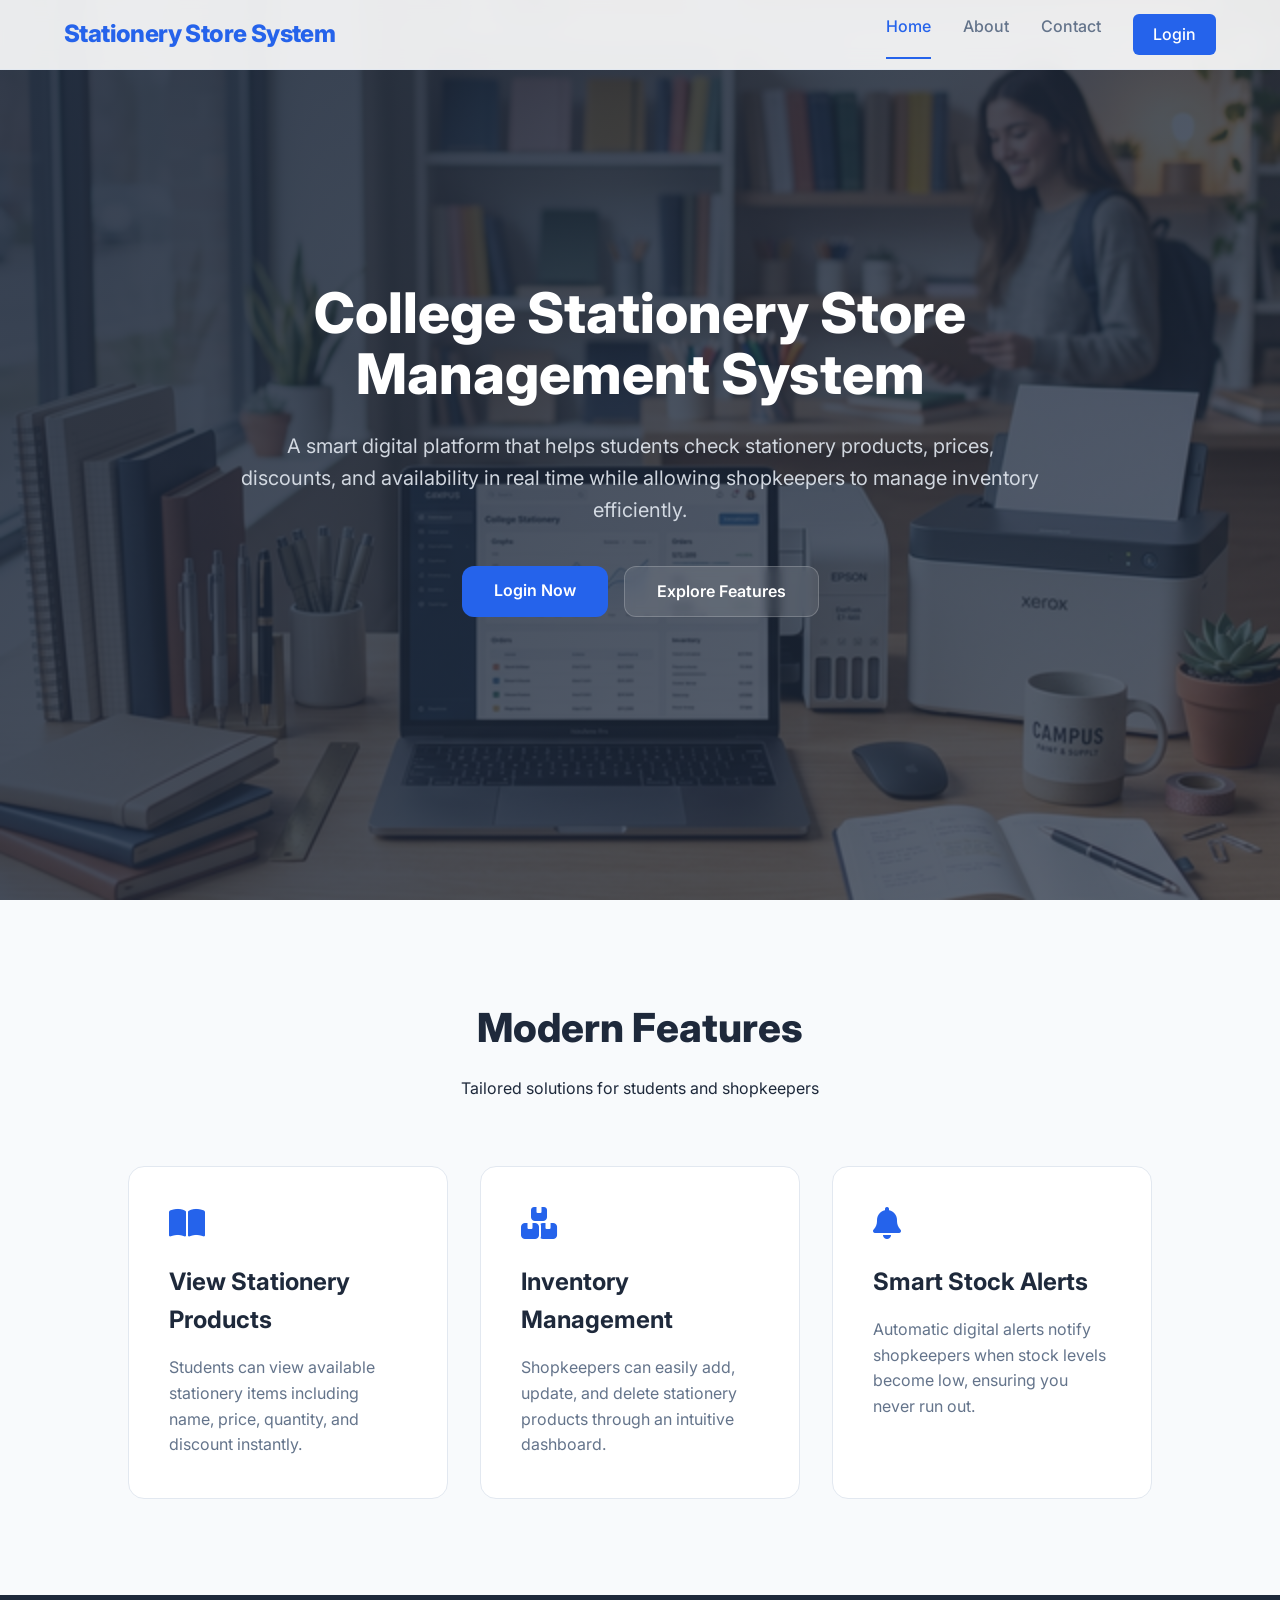
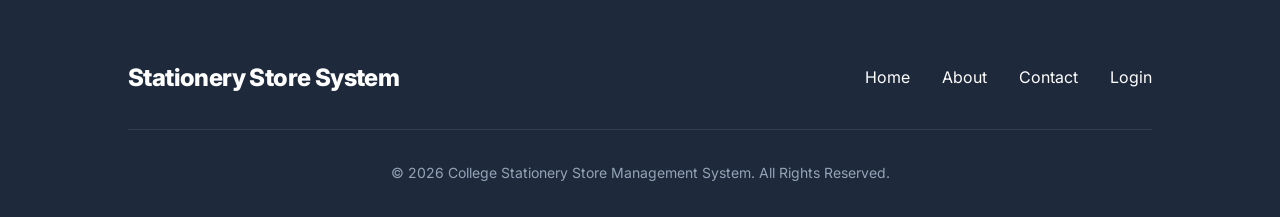
==== Frontend/index.html @ 2c4e9086 "Add files via upload" ====
<!DOCTYPE html>
<html lang="en">
<head>
    <meta charset="UTF-8">
    <meta name="viewport" content="width=device-width, initial-scale=1.0">
    <title>College Stationery Store Management System</title>
    <link rel="stylesheet" href="style.css">
    <link rel="preconnect" href="https://fonts.googleapis.com">
    <link rel="preconnect" href="https://fonts.gstatic.com" crossorigin>
    <link href="https://fonts.googleapis.com/css2?family=Inter:wght@300;400;500;600;700;800&display=swap" rel="stylesheet">
    <link rel="stylesheet" href="https://cdnjs.cloudflare.com/ajax/libs/font-awesome/6.4.0/css/all.min.css">
</head>
<body>
    <nav class="navbar">
        <a href="index.html" class="logo">Stationery Store System</a>
        <div class="nav-links">
            <a href="index.html" class="active">Home</a>
            <a href="about.html">About</a>
            <a href="contact.html">Contact</a>
            <a href="login.html" class="login-btn-nav">Login</a>
        </div>
    </nav>

    <header class="hero">
        <div class="hero-content">
            <h1>College Stationery Store Management System</h1>
            <p>A smart digital platform that helps students check stationery products, prices, discounts, and availability in real time while allowing shopkeepers to manage inventory efficiently.</p>
            <div class="hero-btns">
                <a href="login.html" class="btn btn-primary">Login Now</a>
                <a href="#features" class="btn btn-secondary">Explore Features</a>
            </div>
        </div>
    </header>

    <section id="features" class="features">
        <div class="section-title">
            <h2>Modern Features</h2>
            <p>Tailored solutions for students and shopkeepers</p>
        </div>
        <div class="grid">
            <div class="card">
                <i class="fas fa-book-open"></i>
                <h3>View Stationery Products</h3>
                <p>Students can view available stationery items including name, price, quantity, and discount instantly.</p>
            </div>
            <div class="card">
                <i class="fas fa-boxes-stacked"></i>
                <h3>Inventory Management</h3>
                <p>Shopkeepers can easily add, update, and delete stationery products through an intuitive dashboard.</p>
            </div>
            <div class="card">
                <i class="fas fa-bell"></i>
                <h3>Smart Stock Alerts</h3>
                <p>Automatic digital alerts notify shopkeepers when stock levels become low, ensuring you never run out.</p>
            </div>
        </div>
    </section>

    <footer>
        <div class="footer-content">
            <div class="logo" style="color: white;">Stationery Store System</div>
            <div class="footer-links">
                <a href="index.html">Home</a>
                <a href="about.html">About</a>
                <a href="contact.html">Contact</a>
                <a href="login.html">Login</a>
            </div>
        </div>
        <div class="footer-bottom">
            <p>&copy; 2026 College Stationery Store Management System. All Rights Reserved.</p>
        </div>
    </footer>

    <script src="script.js"></script>
</body>
</html>
---- Frontend/style.css ----
:root {
    --primary-color: #2563eb;
    --primary-hover: #1d4ed8;
    --secondary-color: #ffffff;
    --accent-color: #f8fafc;
    --text-main: #1e293b;
    --text-muted: #64748b;
    --border-color: #e2e8f0;
    --bg-white: #ffffff;
    --shadow-sm: 0 1px 2px 0 rgb(0 0 0 / 0.05);
    --shadow-md: 0 4px 6px -1px rgb(0 0 0 / 0.1), 0 2px 4px -2px rgb(0 0 0 / 0.1);
    --shadow-lg: 0 10px 15px -3px rgb(0 0 0 / 0.1), 0 4px 6px -4px rgb(0 0 0 / 0.1);
    --radius-sm: 0.375rem;
    --radius-md: 0.75rem;
    --radius-lg: 1rem;
    --transition: all 0.3s cubic-bezier(0.4, 0, 0.2, 1);
}

* {
    margin: 0;
    padding: 0;
    box-sizing: border-box;
}

body {
    font-family: 'Inter', system-ui, -apple-system, sans-serif;
    color: var(--text-main);
    background-color: var(--bg-white);
    line-height: 1.6;
    overflow-x: hidden;
}

a {
    text-decoration: none;
    color: inherit;
    transition: var(--transition);
}

ul {
    list-style: none;
}

button {
    cursor: pointer;
    border: none;
    outline: none;
    font-family: inherit;
}

/* Navbar */
.navbar {
    position: fixed;
    top: 0;
    left: 0;
    width: 100%;
    height: 70px;
    background: rgba(255, 255, 255, 0.9);
    backdrop-filter: blur(10px);
    border-bottom: 1px solid var(--border-color);
    display: flex;
    align-items: center;
    justify-content: space-between;
    padding: 0 5%;
    z-index: 1000;
}

.logo {
    font-size: 1.5rem;
    font-weight: 800;
    color: var(--primary-color);
    letter-spacing: -0.025em;
}

.nav-links {
    display: flex;
    gap: 2rem;
}

.nav-links a {
    font-weight: 500;
    font-size: 1rem;
    color: var(--text-muted);
    position: relative;
}

.nav-links a:hover, .nav-links a.active {
    color: var(--primary-color);
}

.nav-links a::after {
    content: '';
    position: absolute;
    bottom: -4px;
    left: 0;
    width: 0;
    height: 2px;
    background: var(--primary-color);
    transition: var(--transition);
}

.nav-links a:hover::after, .nav-links a.active::after {
    width: 100%;
}

.login-btn-nav {
    background: var(--primary-color);
    color: white !important;
    padding: 0.5rem 1.25rem;
    border-radius: var(--radius-sm);
}

.login-btn-nav:hover {
    background: var(--primary-hover);
    transform: translateY(-1px);
}

.login-btn-nav::after {
    display: none;
}

/* Hero Section */
.hero {
    height: 100vh;
    width: 100%;
    background: url('hero_background.png') center/cover no-repeat;
    display: flex;
    align-items: center;
    justify-content: center;
    text-align: center;
    position: relative;
    padding: 0 10%;
}

.hero::before {
    content: '';
    position: absolute;
    inset: 0;
    background: linear-gradient(135deg, rgba(30, 41, 59, 0.9) 0%, rgba(30, 41, 59, 0.7) 100%);
    z-index: 1;
}

.hero-content {
    position: relative;
    z-index: 2;
    color: white;
    max-width: 800px;
    animation: fadeInUp 1s ease-out;
}

@keyframes fadeInUp {
    from { opacity: 0; transform: translateY(20px); }
    to { opacity: 1; transform: translateY(0); }
}

.hero h1 {
    font-size: 3.5rem;
    font-weight: 800;
    margin-bottom: 1.5rem;
    line-height: 1.1;
}

.hero p {
    font-size: 1.25rem;
    margin-bottom: 2.5rem;
    opacity: 0.9;
    color: #e2e8f0;
}

.hero-btns {
    display: flex;
    gap: 1rem;
    justify-content: center;
}

.btn {
    padding: 0.75rem 2rem;
    font-weight: 600;
    border-radius: var(--radius-md);
    transition: var(--transition);
    font-size: 1rem;
}

.btn-primary {
    background: var(--primary-color);
    color: white;
}

.btn-primary:hover {
    background: var(--primary-hover);
    transform: scale(1.05);
}

.btn-secondary {
    background: rgba(255, 255, 255, 0.1);
    color: white;
    border: 1px solid rgba(255, 255, 255, 0.2);
    backdrop-filter: blur(5px);
}

.btn-secondary:hover {
    background: rgba(255, 255, 255, 0.2);
    transform: scale(1.05);
}

/* Features Section */
.features {
    padding: 6rem 10%;
    background: var(--accent-color);
}

.section-title {
    text-align: center;
    margin-bottom: 4rem;
}

.section-title h2 {
    font-size: 2.5rem;
    font-weight: 800;
    margin-bottom: 1rem;
}

.grid {
    display: grid;
    grid-template-columns: repeat(auto-fit, minmax(300px, 1fr));
    gap: 2rem;
}

.card {
    background: white;
    padding: 2.5rem;
    border-radius: var(--radius-lg);
    border: 1px solid var(--border-color);
    transition: var(--transition);
}

.card:hover {
    transform: translateY(-10px);
    box-shadow: var(--shadow-lg);
    border-color: var(--primary-color);
}

.card i {
    font-size: 2rem;
    color: var(--primary-color);
    margin-bottom: 1.5rem;
}

.card h3 {
    font-size: 1.5rem;
    margin-bottom: 1rem;
}

.card p {
    color: var(--text-muted);
}

/* About Page Sections */
.page-header {
    padding: 8rem 10% 4rem;
    background: var(--bg-white);
    text-align: center;
}

.about-section {
    padding: 4rem 10%;
}

.about-content {
    max-width: 900px;
    margin: 0 auto;
}

.objectives-grid {
    display: grid;
    grid-template-columns: repeat(auto-fit, minmax(200px, 1fr));
    gap: 1.5rem;
    margin-top: 2rem;
}

.objective-item {
    background: white;
    padding: 1.5rem;
    border-radius: var(--radius-md);
    border-left: 4px solid var(--primary-color);
    box-shadow: var(--shadow-sm);
}

.tech-stack {
    display: grid;
    grid-template-columns: repeat(auto-fit, minmax(180px, 1fr));
    gap: 1.5rem;
    margin-top: 3rem;
}

.tech-card {
    background: white;
    padding: 1.5rem;
    text-align: center;
    border-radius: var(--radius-md);
    border: 1px solid var(--border-color);
    transition: var(--transition);
}

.tech-card:hover {
    border-color: var(--primary-color);
    background: var(--accent-color);
}

.tech-card h4 {
    color: var(--primary-color);
    margin-bottom: 0.5rem;
}

/* Contact Page */
.contact-container {
    display: grid;
    grid-template-columns: 1fr 1fr;
    gap: 4rem;
    padding: 4rem 10%;
    align-items: start;
}

.contact-info i {
    color: var(--primary-color);
    width: 20px;
    margin-right: 15px;
}

.contact-info div {
    margin-bottom: 1.5rem;
    display: flex;
    align-items: center;
}

.contact-form {
    background: white;
    padding: 3rem;
    border-radius: var(--radius-lg);
    box-shadow: var(--shadow-lg);
}

.form-group {
    margin-bottom: 1.5rem;
}

.form-group label {
    display: block;
    margin-bottom: 0.5rem;
    font-weight: 500;
}

.form-group input, .form-group textarea, .form-group select {
    width: 100%;
    padding: 0.75rem 1rem;
    border: 1px solid var(--border-color);
    border-radius: var(--radius-sm);
    font-family: inherit;
    transition: var(--transition);
}

.form-group input:focus, .form-group textarea:focus, .form-group select:focus {
    outline: none;
    border-color: var(--primary-color);
    box-shadow: 0 0 0 4px rgba(37, 99, 235, 0.1);
}

/* Login Page */
.login-page {
    background: var(--accent-color);
    min-height: 100vh;
    display: flex;
    flex-direction: column;
    align-items: center;
    justify-content: center;
}

.login-card {
    background: white;
    padding: 3rem;
    border-radius: var(--radius-lg);
    box-shadow: var(--shadow-lg);
    width: 100%;
    max-width: 450px;
}

.login-card h2 {
    text-align: center;
    margin-bottom: 2rem;
    font-size: 1.75rem;
}

.role-features {
    margin-top: 4rem;
    padding: 0 10%;
    width: 100%;
    max-width: 1200px;
    display: grid;
    grid-template-columns: 1fr 1fr;
    gap: 2rem;
}

.role-box {
    background: white;
    padding: 2.5rem;
    border-radius: var(--radius-lg);
    box-shadow: var(--shadow-md);
}

.role-box h3 {
    margin-bottom: 1.5rem;
    color: var(--primary-color);
    border-bottom: 2px solid var(--accent-color);
    padding-bottom: 0.5rem;
}

.role-box ul li {
    margin-bottom: 0.75rem;
    display: flex;
    align-items: center;
}

.role-box ul li::before {
    content: '✓';
    color: var(--primary-color);
    margin-right: 10px;
    font-weight: bold;
}

/* Footer */
footer {
    background: #1e293b;
    color: white;
    padding: 4rem 10% 2rem;
}

.footer-content {
    display: flex;
    justify-content: space-between;
    align-items: center;
    border-bottom: 1px solid rgba(255, 255, 255, 0.1);
    padding-bottom: 2rem;
    margin-bottom: 2rem;
}

.footer-links {
    display: flex;
    gap: 2rem;
}

.footer-links a:hover {
    color: var(--primary-color);
}

.footer-bottom {
    text-align: center;
    color: #94a3b8;
    font-size: 0.875rem;
}

/* Animations and Responsive */
@media (max-width: 768px) {
    .nav-links { display: none; }
    .hero h1 { font-size: 2.5rem; }
    .contact-container { grid-template-columns: 1fr; }
    .role-features { grid-template-columns: 1fr; }
    .hero-btns { flex-direction: column; }
}

html {
    scroll-behavior: smooth;
}
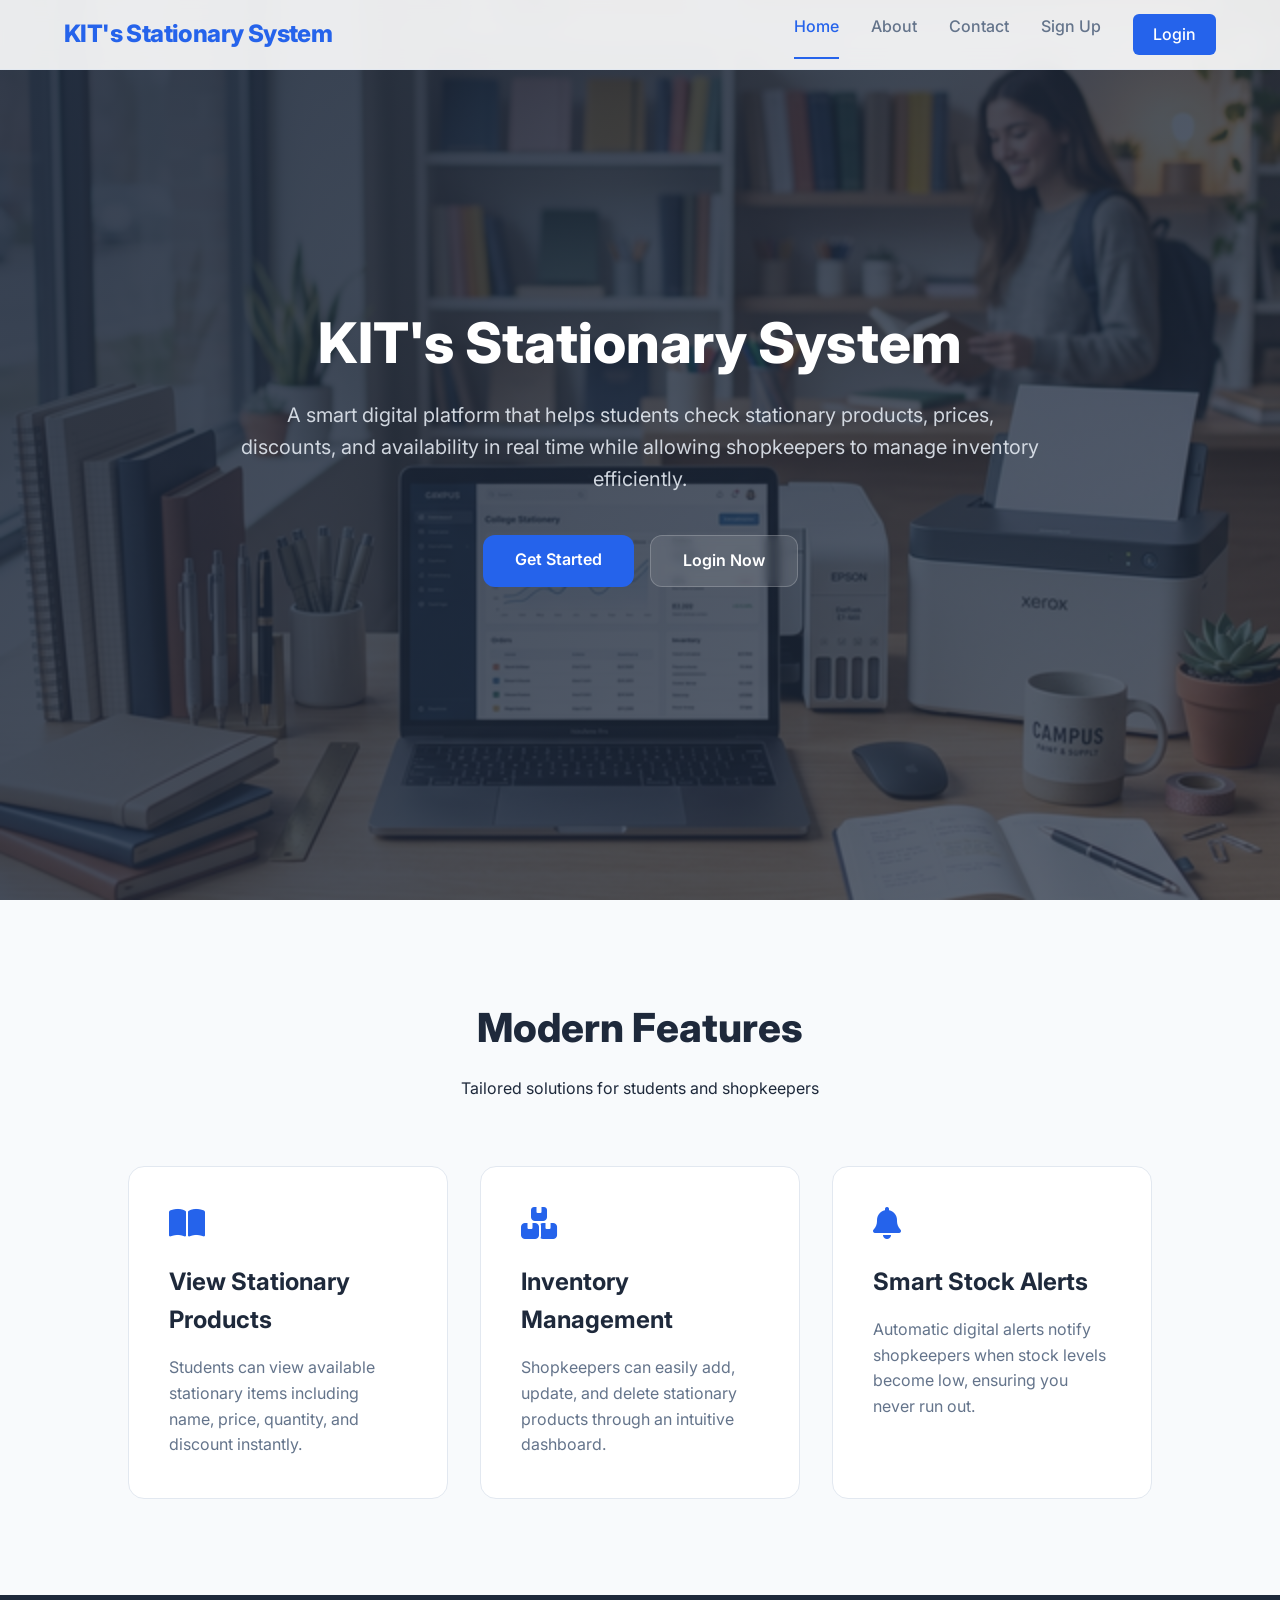
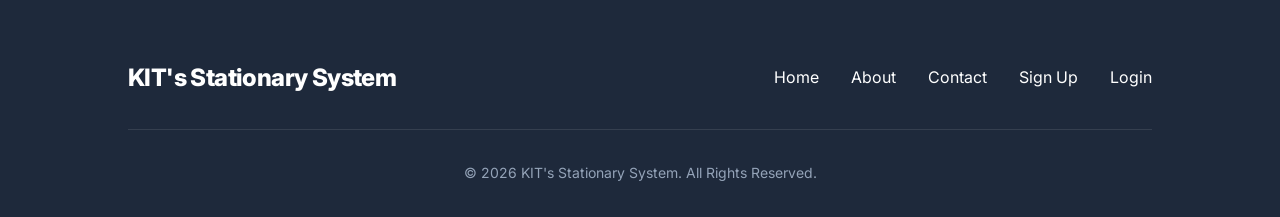
==== commit dec8b75e: "sign up page and sales insights section added" ====
--- a/Frontend/index.html
+++ b/Frontend/index.html
@@ -3,7 +3,7 @@
 <head>
     <meta charset="UTF-8">
     <meta name="viewport" content="width=device-width, initial-scale=1.0">
-    <title>College Stationery Store Management System</title>
+    <title>KIT's Stationary System</title>
     <link rel="stylesheet" href="style.css">
     <link rel="preconnect" href="https://fonts.googleapis.com">
     <link rel="preconnect" href="https://fonts.gstatic.com" crossorigin>
@@ -12,22 +12,23 @@
 </head>
 <body>
     <nav class="navbar">
-        <a href="index.html" class="logo">Stationery Store System</a>
+        <a href="index.html" class="logo">KIT's Stationary System</a>
         <div class="nav-links">
             <a href="index.html" class="active">Home</a>
             <a href="about.html">About</a>
             <a href="contact.html">Contact</a>
+            <a href="signup.html">Sign Up</a>
             <a href="login.html" class="login-btn-nav">Login</a>
         </div>
     </nav>
 
     <header class="hero">
         <div class="hero-content">
-            <h1>College Stationery Store Management System</h1>
-            <p>A smart digital platform that helps students check stationery products, prices, discounts, and availability in real time while allowing shopkeepers to manage inventory efficiently.</p>
+            <h1>KIT's Stationary System</h1>
+            <p>A smart digital platform that helps students check stationary products, prices, discounts, and availability in real time while allowing shopkeepers to manage inventory efficiently.</p>
             <div class="hero-btns">
-                <a href="login.html" class="btn btn-primary">Login Now</a>
-                <a href="#features" class="btn btn-secondary">Explore Features</a>
+                <a href="signup.html" class="btn btn-primary">Get Started</a>
+                <a href="login.html" class="btn btn-secondary">Login Now</a>
             </div>
         </div>
     </header>
@@ -40,13 +41,13 @@
         <div class="grid">
             <div class="card">
                 <i class="fas fa-book-open"></i>
-                <h3>View Stationery Products</h3>
-                <p>Students can view available stationery items including name, price, quantity, and discount instantly.</p>
+                <h3>View Stationary Products</h3>
+                <p>Students can view available stationary items including name, price, quantity, and discount instantly.</p>
             </div>
             <div class="card">
                 <i class="fas fa-boxes-stacked"></i>
                 <h3>Inventory Management</h3>
-                <p>Shopkeepers can easily add, update, and delete stationery products through an intuitive dashboard.</p>
+                <p>Shopkeepers can easily add, update, and delete stationary products through an intuitive dashboard.</p>
             </div>
             <div class="card">
                 <i class="fas fa-bell"></i>
@@ -58,16 +59,17 @@
 
     <footer>
         <div class="footer-content">
-            <div class="logo" style="color: white;">Stationery Store System</div>
+            <div class="logo" style="color: white;">KIT's Stationary System</div>
             <div class="footer-links">
                 <a href="index.html">Home</a>
                 <a href="about.html">About</a>
                 <a href="contact.html">Contact</a>
+                <a href="signup.html">Sign Up</a>
                 <a href="login.html">Login</a>
             </div>
         </div>
         <div class="footer-bottom">
-            <p>&copy; 2026 College Stationery Store Management System. All Rights Reserved.</p>
+            <p>&copy; 2026 KIT's Stationary System. All Rights Reserved.</p>
         </div>
     </footer>
 
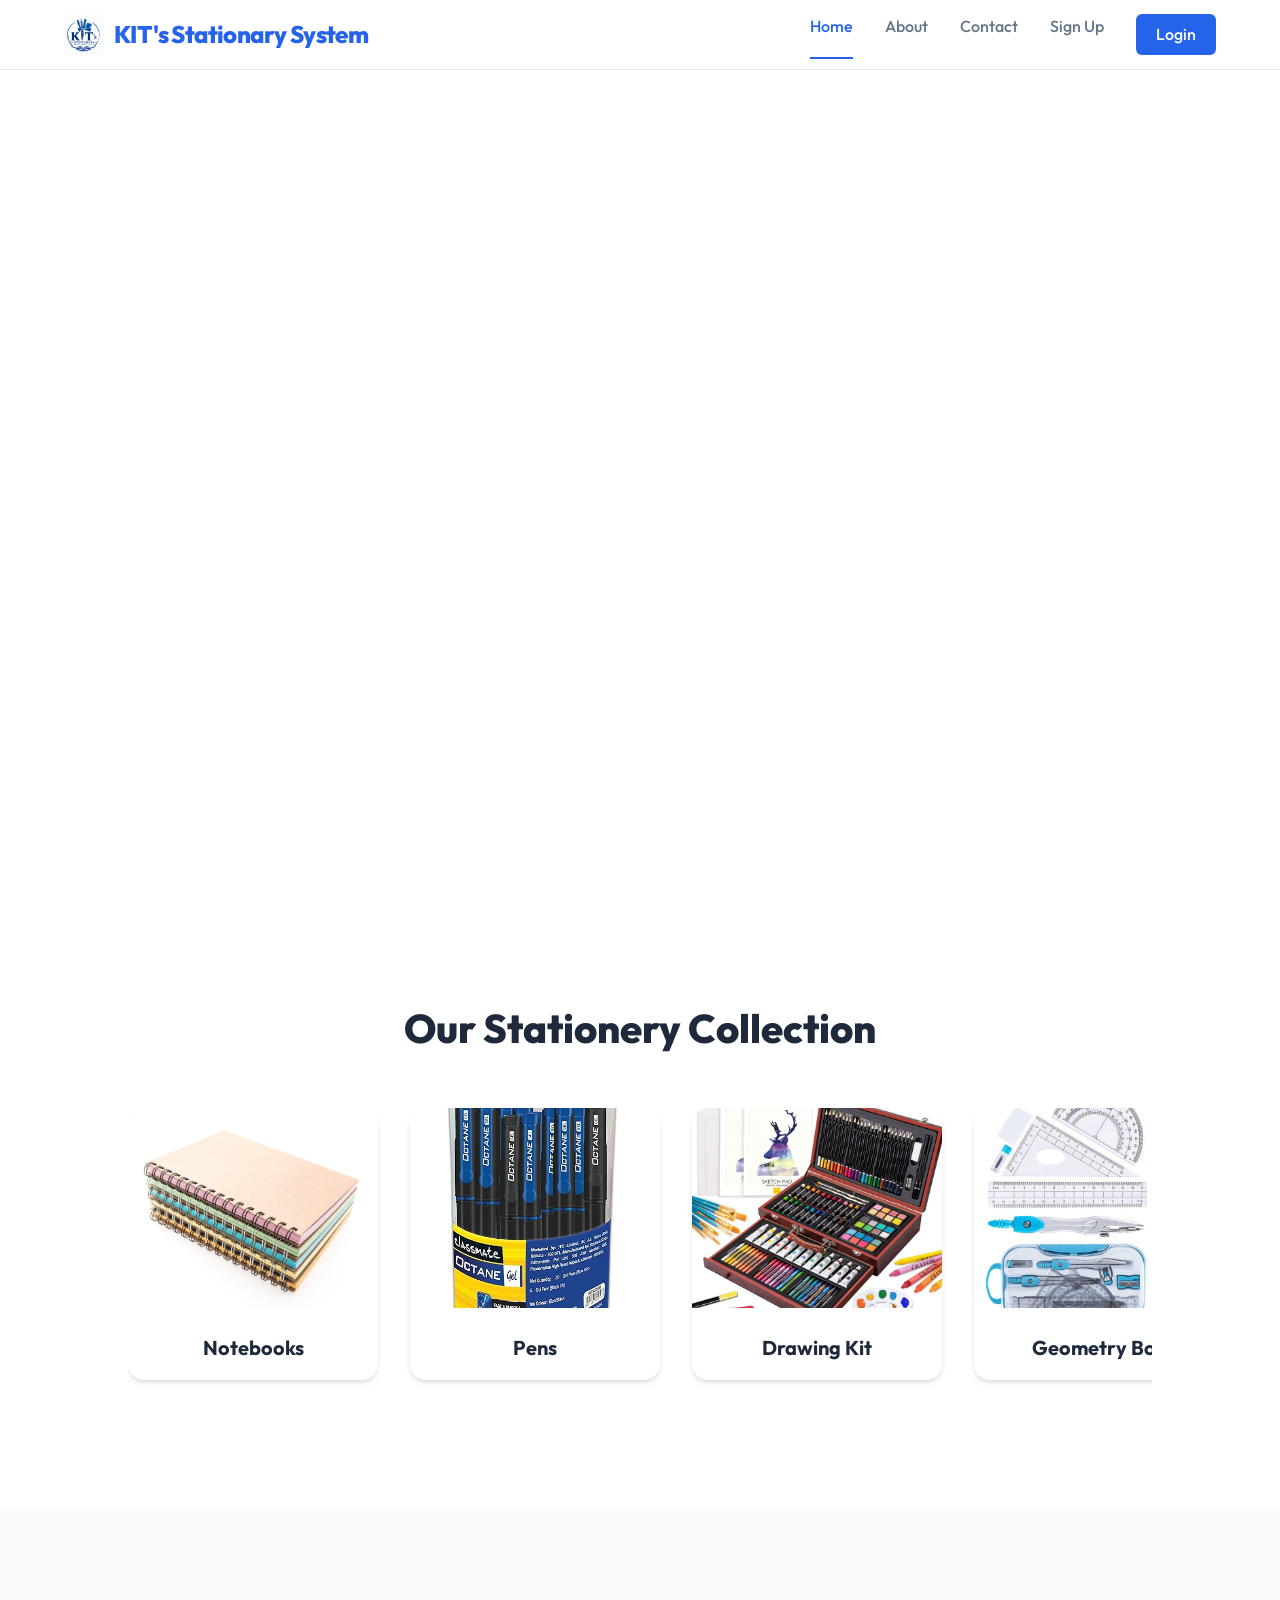
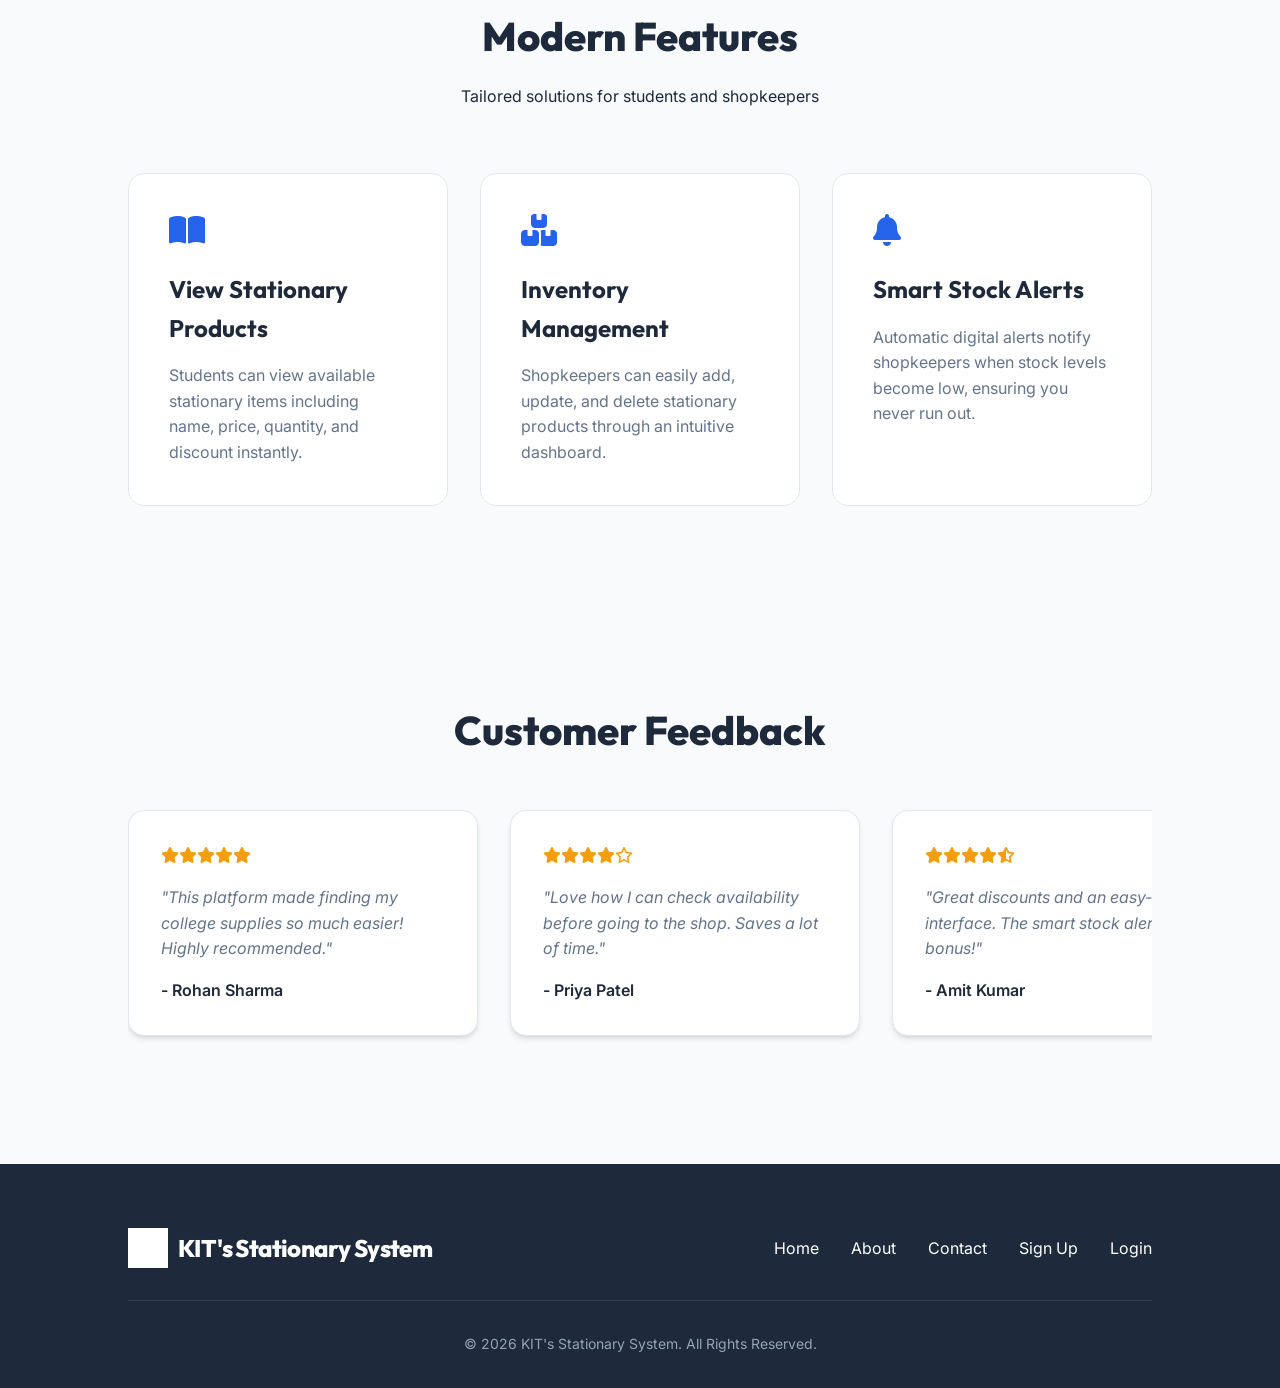
==== commit 01e56e68: "Initial commit - College Stationery Management System" ====
--- a/Frontend/index.html
+++ b/Frontend/index.html
@@ -7,12 +7,15 @@
     <link rel="stylesheet" href="style.css">
     <link rel="preconnect" href="https://fonts.googleapis.com">
     <link rel="preconnect" href="https://fonts.gstatic.com" crossorigin>
-    <link href="https://fonts.googleapis.com/css2?family=Inter:wght@300;400;500;600;700;800&display=swap" rel="stylesheet">
+    <link href="https://fonts.googleapis.com/css2?family=Inter:wght@300;400;500;600;700;800&family=Outfit:wght@400;500;600;700;800;900&display=swap" rel="stylesheet">
     <link rel="stylesheet" href="https://cdnjs.cloudflare.com/ajax/libs/font-awesome/6.4.0/css/all.min.css">
 </head>
 <body>
     <nav class="navbar">
-        <a href="index.html" class="logo">KIT's Stationary System</a>
+        <a href="index.html" class="logo">
+            <img src="logo.png" alt="KIT Logo" class="nav-logo-img">
+            KIT's Stationary System
+        </a>
         <div class="nav-links">
             <a href="index.html" class="active">Home</a>
             <a href="about.html">About</a>
@@ -23,15 +26,95 @@
     </nav>
 
     <header class="hero">
-        <div class="hero-content">
-            <h1>KIT's Stationary System</h1>
-            <p>A smart digital platform that helps students check stationary products, prices, discounts, and availability in real time while allowing shopkeepers to manage inventory efficiently.</p>
-            <div class="hero-btns">
-                <a href="signup.html" class="btn btn-primary">Get Started</a>
-                <a href="login.html" class="btn btn-secondary">Login Now</a>
+        <div class="slide slide-1">
+            <div class="hero-content">
+                <h1>Premium College Stationery</h1>
+                <p>Everything you need, from high-quality notebooks to the finest pens, perfectly organized for your success.</p>
+                <div class="hero-btns">
+                    <a href="signup.html" class="btn btn-primary">Get Started</a>
+                </div>
+            </div>
+        </div>
+        <div class="slide slide-2">
+            <div class="hero-content">
+                <h1>Sleek Desk Accessories</h1>
+                <p>Upgrade your workspace with our curated selection of aesthetic and functional desk tools.</p>
+                <div class="hero-btns">
+                    <a href="signup.html" class="btn btn-primary">Get Started</a>
+                </div>
+            </div>
+        </div>
+        <div class="slide slide-3">
+            <div class="hero-content">
+                <h1>Vibrant Art Supplies</h1>
+                <p>Unleash your creativity with our extensive collection of professional markers, paints, and sketchbooks.</p>
+                <div class="hero-btns">
+                    <a href="signup.html" class="btn btn-primary">Get Started</a>
+                </div>
+            </div>
+        </div>
+        <div class="slide slide-4">
+            <div class="hero-content">
+                <h1>The Perfect Study Environment</h1>
+                <p>Discover products designed to help you focus, stay organized, and excel in your academic journey.</p>
+                <div class="hero-btns">
+                    <a href="signup.html" class="btn btn-primary">Get Started</a>
+                </div>
+            </div>
+        </div>
+        <div class="slide slide-5">
+            <div class="hero-content">
+                <h1>Exclusive College Merchandise</h1>
+                <p>Show your college pride with our custom-branded notebooks, pens, and high-quality accessories.</p>
+                <div class="hero-btns">
+                    <a href="signup.html" class="btn btn-primary">Get Started</a>
+                </div>
+            </div>
+        </div>
+        <div class="slide slide-6">
+            <div class="hero-content">
+                <h1>Easy Online Ordering</h1>
+                <p>Skip the lines. Reserve your stationery online and pick it up when it's ready at the counter.</p>
+                <div class="hero-btns">
+                    <a href="signup.html" class="btn btn-primary">Get Started</a>
+                </div>
             </div>
         </div>
     </header>
+
+    <section class="scroll-section">
+        <h2 class="scroll-title">Our Stationery Collection</h2>
+        <div class="horizontal-scroll">
+            <div class="stationery-card">
+                <img src="notebook.jpeg" alt="Notebook">
+                <h4>Notebooks</h4>
+            </div>
+            <div class="stationery-card">
+                <img src="pens.jpeg" alt="Pens">
+                <h4>Pens</h4>
+            </div>
+            <div class="stationery-card">
+                <img src="drwaing kit.jpg" alt="Drawing Kit">
+                <h4>Drawing Kit</h4>
+            </div>
+            <div class="stationery-card">
+                <img src="geometrybox.jpeg" alt="Geometry Box">
+                <h4>Geometry Box</h4>
+            </div>
+            <div class="stationery-card">
+                <img src="calculator.jpg" alt="Calculator">
+                <h4>Calculators</h4>
+            </div>
+            <div class="stationery-card">
+                <img src="scale.jpg" alt="Scales">
+                <h4>Scales</h4>
+            </div>
+            <div class="stationery-card">
+                <img src="stickynotes.jpeg" alt="Sticky Notes">
+                <h4>Sticky Notes</h4>
+            </div>
+        </div>
+    </section>
 
     <section id="features" class="features">
         <div class="section-title">
@@ -57,9 +140,43 @@
         </div>
     </section>
 
+    <section class="scroll-section bg-accent">
+        <h2 class="scroll-title">Customer Feedback</h2>
+        <div class="horizontal-scroll">
+            <div class="feedback-card">
+                <div class="stars"><i class="fas fa-star"></i><i class="fas fa-star"></i><i class="fas fa-star"></i><i class="fas fa-star"></i><i class="fas fa-star"></i></div>
+                <p>"This platform made finding my college supplies so much easier! Highly recommended."</p>
+                <div class="customer">- Rohan Sharma</div>
+            </div>
+            <div class="feedback-card">
+                <div class="stars"><i class="fas fa-star"></i><i class="fas fa-star"></i><i class="fas fa-star"></i><i class="fas fa-star"></i><i class="far fa-star"></i></div>
+                <p>"Love how I can check availability before going to the shop. Saves a lot of time."</p>
+                <div class="customer">- Priya Patel</div>
+            </div>
+            <div class="feedback-card">
+                <div class="stars"><i class="fas fa-star"></i><i class="fas fa-star"></i><i class="fas fa-star"></i><i class="fas fa-star"></i><i class="fas fa-star-half-alt"></i></div>
+                <p>"Great discounts and an easy-to-use interface. The smart stock alerts are a bonus!"</p>
+                <div class="customer">- Amit Kumar</div>
+            </div>
+            <div class="feedback-card">
+                <div class="stars"><i class="fas fa-star"></i><i class="fas fa-star"></i><i class="fas fa-star"></i><i class="fas fa-star"></i><i class="fas fa-star"></i></div>
+                <p>"Best stationery system we've had on campus. Real-time updates are amazing."</p>
+                <div class="customer">- Sneha Gupta</div>
+            </div>
+            <div class="feedback-card">
+                <div class="stars"><i class="fas fa-star"></i><i class="fas fa-star"></i><i class="fas fa-star"></i><i class="fas fa-star"></i><i class="fas fa-star"></i></div>
+                <p>"Very quick to find exactly what I needed for my project. The shop inventory is always up to date."</p>
+                <div class="customer">- Kartik Iyer</div>
+            </div>
+        </div>
+    </section>
+
     <footer>
         <div class="footer-content">
-            <div class="logo" style="color: white;">KIT's Stationary System</div>
+            <div class="logo" style="color: white;">
+                <img src="logo.png" alt="KIT Logo" class="nav-logo-img" style="filter: brightness(0) invert(1);">
+                KIT's Stationary System
+            </div>
             <div class="footer-links">
                 <a href="index.html">Home</a>
                 <a href="about.html">About</a>
@@ -76,3 +193,5 @@
     <script src="script.js"></script>
 </body>
 </html>
+
+
--- a/Frontend/style.css
+++ b/Frontend/style.css
@@ -30,6 +30,9 @@
     overflow-x: hidden;
 }
 
+h1, h2, h3, h4, .logo, .nav-links a, .btn, .scroll-title {
+    font-family: 'Outfit', sans-serif;
+}
 a {
     text-decoration: none;
     color: inherit;
@@ -69,6 +72,14 @@
     font-weight: 800;
     color: var(--primary-color);
     letter-spacing: -0.025em;
+    display: flex;
+    align-items: center;
+    gap: 10px;
+}
+
+.nav-logo-img {
+    height: 40px;
+    width: auto;
 }
 
 .nav-links {
@@ -83,7 +94,8 @@
     position: relative;
 }
 
-.nav-links a:hover, .nav-links a.active {
+.nav-links a:hover,
+.nav-links a.active {
     color: var(--primary-color);
 }
 
@@ -98,7 +110,8 @@
     transition: var(--transition);
 }
 
-.nav-links a:hover::after, .nav-links a.active::after {
+.nav-links a:hover::after,
+.nav-links a.active::after {
     width: 100%;
 }
 
@@ -122,21 +135,77 @@
 .hero {
     height: 100vh;
     width: 100%;
-    background: url('hero_background.png') center/cover no-repeat;
+    position: relative;
+    overflow: hidden;
+}
+
+.slide {
+    position: absolute;
+    inset: 0;
+    background-size: cover;
+    background-position: center;
+    background-repeat: no-repeat;
+    opacity: 0;
+    animation: fadeSlide 24s infinite;
     display: flex;
     align-items: center;
     justify-content: center;
     text-align: center;
-    position: relative;
     padding: 0 10%;
 }
 
-.hero::before {
-    content: '';
-    position: absolute;
-    inset: 0;
-    background: linear-gradient(135deg, rgba(30, 41, 59, 0.9) 0%, rgba(30, 41, 59, 0.7) 100%);
-    z-index: 1;
+.slide-1 {
+    background-image: linear-gradient(rgba(0,0,0,0.5), rgba(0,0,0,0.5)), url('hero_1.png');
+    animation-delay: 0s;
+}
+.slide-1 .hero-content { animation: contentMove 24s infinite 0s; }
+
+.slide-2 {
+    background-image: linear-gradient(rgba(0,0,0,0.5), rgba(0,0,0,0.5)), url('hero_2.png');
+    animation-delay: 4s;
+}
+.slide-2 .hero-content { animation: contentMove 24s infinite 4s; }
+
+.slide-3 {
+    background-image: linear-gradient(rgba(0,0,0,0.5), rgba(0,0,0,0.5)), url('hero_3.png');
+    animation-delay: 8s;
+}
+.slide-3 .hero-content { animation: contentMove 24s infinite 8s; }
+
+.slide-4 {
+    background-image: linear-gradient(rgba(0,0,0,0.5), rgba(0,0,0,0.5)), url('hero_4.png');
+    animation-delay: 12s;
+}
+.slide-4 .hero-content { animation: contentMove 24s infinite 12s; }
+
+.slide-5 {
+    background-image: linear-gradient(rgba(0,0,0,0.5), rgba(0,0,0,0.5)), url('hero_5.png');
+    animation-delay: 16s;
+}
+.slide-5 .hero-content { animation: contentMove 24s infinite 16s; }
+
+.slide-6 {
+    background-image: linear-gradient(rgba(0,0,0,0.5), rgba(0,0,0,0.5)), url('hero_6.png');
+    animation-delay: 20s;
+}
+.slide-6 .hero-content { animation: contentMove 24s infinite 20s; }
+
+@keyframes fadeSlide {
+    0% {
+        opacity: 0;
+    }
+    4.16% {
+        opacity: 1;
+    }
+    16.66% {
+        opacity: 1;
+    }
+    20.83% {
+        opacity: 0;
+    }
+    100% {
+        opacity: 0;
+    }
 }
 
 .hero-content {
@@ -144,12 +213,25 @@
     z-index: 2;
     color: white;
     max-width: 800px;
-    animation: fadeInUp 1s ease-out;
-}
-
-@keyframes fadeInUp {
-    from { opacity: 0; transform: translateY(20px); }
-    to { opacity: 1; transform: translateY(0); }
+    margin: 0 auto;
+}
+
+@keyframes contentMove {
+    0% {
+        transform: translateY(40px);
+    }
+    4.16% {
+        transform: translateY(0);
+    }
+    16.66% {
+        transform: translateY(0);
+    }
+    20.83% {
+        transform: translateY(-40px);
+    }
+    100% {
+        transform: translateY(-40px);
+    }
 }
 
 .hero h1 {
@@ -178,16 +260,21 @@
     border-radius: var(--radius-md);
     transition: var(--transition);
     font-size: 1rem;
+    position: relative;
+    overflow: hidden;
 }
 
 .btn-primary {
-    background: var(--primary-color);
-    color: white;
+    background: linear-gradient(to bottom, var(--primary-color), var(--primary-hover));
+    color: white;
+    box-shadow: inset 0 1px 0 rgba(255, 255, 255, 0.2), 0 2px 4px rgba(0, 0, 0, 0.1);
+    border: 1px solid var(--primary-hover);
 }
 
 .btn-primary:hover {
-    background: var(--primary-hover);
-    transform: scale(1.05);
+    background: linear-gradient(to bottom, var(--primary-hover), var(--primary-color));
+    transform: scale(1.02);
+    box-shadow: inset 0 1px 0 rgba(255, 255, 255, 0.3), 0 4px 8px rgba(37, 99, 235, 0.3);
 }
 
 .btn-secondary {
@@ -252,6 +339,90 @@
 
 .card p {
     color: var(--text-muted);
+}
+
+/* Scrollable Sections */
+.scroll-section {
+    padding: 6rem 10%;
+    background: var(--bg-white);
+}
+
+.scroll-section.bg-accent {
+    background: var(--accent-color);
+}
+
+.scroll-title {
+    text-align: center;
+    margin-bottom: 3rem;
+    font-size: 2.5rem;
+    font-weight: 800;
+}
+
+.horizontal-scroll {
+    display: flex;
+    gap: 2rem;
+    overflow-x: auto;
+    padding-bottom: 2rem;
+    scrollbar-width: none;
+    /* Hide scrollbar for Firefox */
+    -ms-overflow-style: none;
+    /* Hide scrollbar for IE and Edge */
+}
+
+.horizontal-scroll::-webkit-scrollbar {
+    display: none;
+    /* Hide scrollbar for Chrome, Safari and Opera */
+}
+
+.stationery-card {
+    flex: 0 0 250px;
+    background: white;
+    border-radius: var(--radius-lg);
+    box-shadow: var(--shadow-md);
+    overflow: hidden;
+    transition: var(--transition);
+}
+
+.stationery-card:hover {
+    transform: translateY(-5px);
+    box-shadow: var(--shadow-lg);
+}
+
+.stationery-card img {
+    width: 100%;
+    height: 200px;
+    object-fit: cover;
+}
+
+.stationery-card h4 {
+    padding: 1rem;
+    text-align: center;
+    font-size: 1.25rem;
+}
+
+.feedback-card {
+    flex: 0 0 350px;
+    background: white;
+    padding: 2rem;
+    border-radius: var(--radius-lg);
+    box-shadow: var(--shadow-md);
+    border: 1px solid var(--border-color);
+}
+
+.feedback-card .stars {
+    color: #f59e0b;
+    margin-bottom: 1rem;
+}
+
+.feedback-card p {
+    font-style: italic;
+    margin-bottom: 1rem;
+    color: var(--text-muted);
+}
+
+.feedback-card .customer {
+    font-weight: 600;
+    color: var(--text-main);
 }
 
 /* About Page Sections */
@@ -349,7 +520,9 @@
     font-weight: 500;
 }
 
-.form-group input, .form-group textarea, .form-group select {
+.form-group input,
+.form-group textarea,
+.form-group select {
     width: 100%;
     padding: 0.75rem 1rem;
     border: 1px solid var(--border-color);
@@ -358,7 +531,9 @@
     transition: var(--transition);
 }
 
-.form-group input:focus, .form-group textarea:focus, .form-group select:focus {
+.form-group input:focus,
+.form-group textarea:focus,
+.form-group select:focus {
     outline: none;
     border-color: var(--primary-color);
     box-shadow: 0 0 0 4px rgba(37, 99, 235, 0.1);
@@ -366,27 +541,46 @@
 
 /* Login Page */
 .login-page {
-    background: var(--accent-color);
+    background: linear-gradient(135deg, rgba(0, 0, 0, 0.2), rgba(0, 0, 0, 0.4)), url('hero_1.png') center/cover fixed;
     min-height: 100vh;
     display: flex;
     flex-direction: column;
     align-items: center;
     justify-content: center;
+    padding-top: 80px;
 }
 
 .login-card {
-    background: white;
+    background: rgba(255, 255, 255, 0.15);
+    backdrop-filter: blur(16px);
+    -webkit-backdrop-filter: blur(16px);
+    border: 1px solid rgba(255, 255, 255, 0.25);
     padding: 3rem;
     border-radius: var(--radius-lg);
-    box-shadow: var(--shadow-lg);
+    box-shadow: 0 8px 32px 0 rgba(0, 0, 0, 0.3);
     width: 100%;
     max-width: 450px;
+    color: white;
 }
 
 .login-card h2 {
     text-align: center;
     margin-bottom: 2rem;
     font-size: 1.75rem;
+    color: white;
+}
+
+.login-card .form-group label {
+    color: white;
+}
+
+.login-card p {
+    color: rgba(255, 255, 255, 0.9) !important;
+}
+
+.login-card p a {
+    color: white !important;
+    text-decoration: underline;
 }
 
 .role-features {
@@ -400,16 +594,20 @@
 }
 
 .role-box {
-    background: white;
+    background: rgba(255, 255, 255, 0.15);
+    backdrop-filter: blur(16px);
+    -webkit-backdrop-filter: blur(16px);
+    border: 1px solid rgba(255, 255, 255, 0.25);
     padding: 2.5rem;
     border-radius: var(--radius-lg);
-    box-shadow: var(--shadow-md);
+    box-shadow: 0 8px 32px 0 rgba(0, 0, 0, 0.3);
+    color: white;
 }
 
 .role-box h3 {
     margin-bottom: 1.5rem;
-    color: var(--primary-color);
-    border-bottom: 2px solid var(--accent-color);
+    color: white;
+    border-bottom: 2px solid rgba(255, 255, 255, 0.3);
     padding-bottom: 0.5rem;
 }
 
@@ -421,7 +619,7 @@
 
 .role-box ul li::before {
     content: '✓';
-    color: var(--primary-color);
+    color: white;
     margin-right: 10px;
     font-weight: bold;
 }
@@ -459,13 +657,27 @@
 
 /* Animations and Responsive */
 @media (max-width: 768px) {
-    .nav-links { display: none; }
-    .hero h1 { font-size: 2.5rem; }
-    .contact-container { grid-template-columns: 1fr; }
-    .role-features { grid-template-columns: 1fr; }
-    .hero-btns { flex-direction: column; }
+    .nav-links {
+        display: none;
+    }
+
+    .hero h1 {
+        font-size: 2.5rem;
+    }
+
+    .contact-container {
+        grid-template-columns: 1fr;
+    }
+
+    .role-features {
+        grid-template-columns: 1fr;
+    }
+
+    .hero-btns {
+        flex-direction: column;
+    }
 }
 
 html {
     scroll-behavior: smooth;
-}
+}
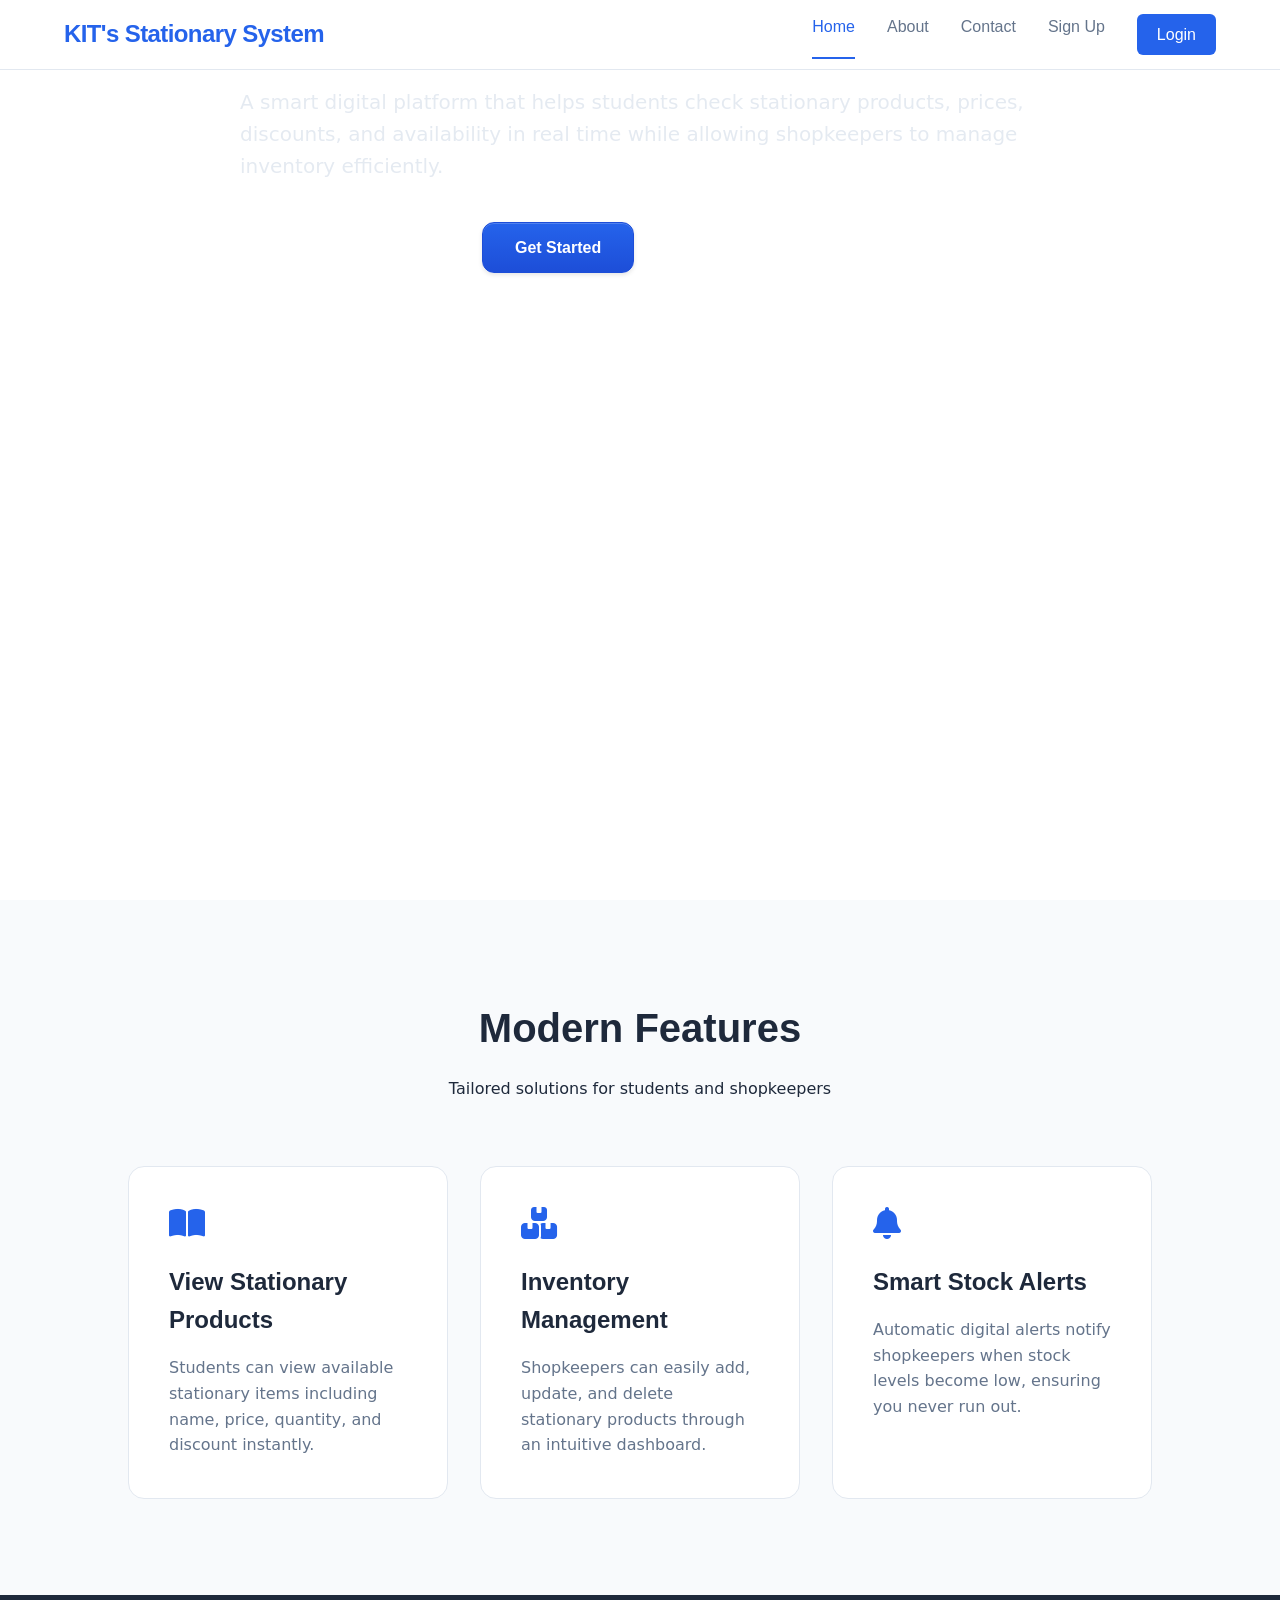
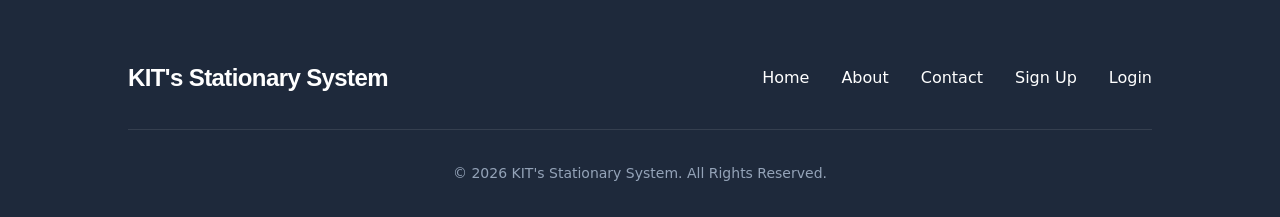
==== commit cb738946: "my changes" ====
--- a/Frontend/index.html
+++ b/Frontend/index.html
@@ -3,19 +3,17 @@
 <head>
     <meta charset="UTF-8">
     <meta name="viewport" content="width=device-width, initial-scale=1.0">
+    <meta http-equiv="Content-Security-Policy" content="default-src 'self'; script-src 'self' 'unsafe-inline' https://cdnjs.cloudflare.com; style-src 'self' 'unsafe-inline' https://fonts.googleapis.com https://cdnjs.cloudflare.com; font-src 'self' https://fonts.gstatic.com https://cdnjs.cloudflare.com; img-src 'self' data: *; connect-src 'self' http://localhost:8080 http://127.0.0.1:8080 http://localhost:5500;">
     <title>KIT's Stationary System</title>
     <link rel="stylesheet" href="style.css">
     <link rel="preconnect" href="https://fonts.googleapis.com">
     <link rel="preconnect" href="https://fonts.gstatic.com" crossorigin>
-    <link href="https://fonts.googleapis.com/css2?family=Inter:wght@300;400;500;600;700;800&family=Outfit:wght@400;500;600;700;800;900&display=swap" rel="stylesheet">
+    <link href="https://fonts.googleapis.com/css2?family=Inter:wght@300;400;500;600;700;800&display=swap" rel="stylesheet">
     <link rel="stylesheet" href="https://cdnjs.cloudflare.com/ajax/libs/font-awesome/6.4.0/css/all.min.css">
 </head>
 <body>
     <nav class="navbar">
-        <a href="index.html" class="logo">
-            <img src="logo.png" alt="KIT Logo" class="nav-logo-img">
-            KIT's Stationary System
-        </a>
+        <a href="index.html" class="logo">KIT's Stationary System</a>
         <div class="nav-links">
             <a href="index.html" class="active">Home</a>
             <a href="about.html">About</a>
@@ -26,95 +24,15 @@
     </nav>
 
     <header class="hero">
-        <div class="slide slide-1">
-            <div class="hero-content">
-                <h1>Premium College Stationery</h1>
-                <p>Everything you need, from high-quality notebooks to the finest pens, perfectly organized for your success.</p>
-                <div class="hero-btns">
-                    <a href="signup.html" class="btn btn-primary">Get Started</a>
-                </div>
-            </div>
-        </div>
-        <div class="slide slide-2">
-            <div class="hero-content">
-                <h1>Sleek Desk Accessories</h1>
-                <p>Upgrade your workspace with our curated selection of aesthetic and functional desk tools.</p>
-                <div class="hero-btns">
-                    <a href="signup.html" class="btn btn-primary">Get Started</a>
-                </div>
-            </div>
-        </div>
-        <div class="slide slide-3">
-            <div class="hero-content">
-                <h1>Vibrant Art Supplies</h1>
-                <p>Unleash your creativity with our extensive collection of professional markers, paints, and sketchbooks.</p>
-                <div class="hero-btns">
-                    <a href="signup.html" class="btn btn-primary">Get Started</a>
-                </div>
-            </div>
-        </div>
-        <div class="slide slide-4">
-            <div class="hero-content">
-                <h1>The Perfect Study Environment</h1>
-                <p>Discover products designed to help you focus, stay organized, and excel in your academic journey.</p>
-                <div class="hero-btns">
-                    <a href="signup.html" class="btn btn-primary">Get Started</a>
-                </div>
-            </div>
-        </div>
-        <div class="slide slide-5">
-            <div class="hero-content">
-                <h1>Exclusive College Merchandise</h1>
-                <p>Show your college pride with our custom-branded notebooks, pens, and high-quality accessories.</p>
-                <div class="hero-btns">
-                    <a href="signup.html" class="btn btn-primary">Get Started</a>
-                </div>
-            </div>
-        </div>
-        <div class="slide slide-6">
-            <div class="hero-content">
-                <h1>Easy Online Ordering</h1>
-                <p>Skip the lines. Reserve your stationery online and pick it up when it's ready at the counter.</p>
-                <div class="hero-btns">
-                    <a href="signup.html" class="btn btn-primary">Get Started</a>
-                </div>
+        <div class="hero-content">
+            <h1>KIT's Stationary System</h1>
+            <p>A smart digital platform that helps students check stationary products, prices, discounts, and availability in real time while allowing shopkeepers to manage inventory efficiently.</p>
+            <div class="hero-btns">
+                <a href="signup.html" class="btn btn-primary">Get Started</a>
+                <a href="login.html" class="btn btn-secondary">Login Now</a>
             </div>
         </div>
     </header>
-
-    <section class="scroll-section">
-        <h2 class="scroll-title">Our Stationery Collection</h2>
-        <div class="horizontal-scroll">
-            <div class="stationery-card">
-                <img src="notebook.jpeg" alt="Notebook">
-                <h4>Notebooks</h4>
-            </div>
-            <div class="stationery-card">
-                <img src="pens.jpeg" alt="Pens">
-                <h4>Pens</h4>
-            </div>
-            <div class="stationery-card">
-                <img src="drwaing kit.jpg" alt="Drawing Kit">
-                <h4>Drawing Kit</h4>
-            </div>
-            <div class="stationery-card">
-                <img src="geometrybox.jpeg" alt="Geometry Box">
-                <h4>Geometry Box</h4>
-            </div>
-            <div class="stationery-card">
-                <img src="calculator.jpg" alt="Calculator">
-                <h4>Calculators</h4>
-            </div>
-            <div class="stationery-card">
-                <img src="scale.jpg" alt="Scales">
-                <h4>Scales</h4>
-            </div>
-            <div class="stationery-card">
-                <img src="stickynotes.jpeg" alt="Sticky Notes">
-                <h4>Sticky Notes</h4>
-            </div>
-        </div>
-    </section>
 
     <section id="features" class="features">
         <div class="section-title">
@@ -140,43 +58,9 @@
         </div>
     </section>
 
-    <section class="scroll-section bg-accent">
-        <h2 class="scroll-title">Customer Feedback</h2>
-        <div class="horizontal-scroll">
-            <div class="feedback-card">
-                <div class="stars"><i class="fas fa-star"></i><i class="fas fa-star"></i><i class="fas fa-star"></i><i class="fas fa-star"></i><i class="fas fa-star"></i></div>
-                <p>"This platform made finding my college supplies so much easier! Highly recommended."</p>
-                <div class="customer">- Rohan Sharma</div>
-            </div>
-            <div class="feedback-card">
-                <div class="stars"><i class="fas fa-star"></i><i class="fas fa-star"></i><i class="fas fa-star"></i><i class="fas fa-star"></i><i class="far fa-star"></i></div>
-                <p>"Love how I can check availability before going to the shop. Saves a lot of time."</p>
-                <div class="customer">- Priya Patel</div>
-            </div>
-            <div class="feedback-card">
-                <div class="stars"><i class="fas fa-star"></i><i class="fas fa-star"></i><i class="fas fa-star"></i><i class="fas fa-star"></i><i class="fas fa-star-half-alt"></i></div>
-                <p>"Great discounts and an easy-to-use interface. The smart stock alerts are a bonus!"</p>
-                <div class="customer">- Amit Kumar</div>
-            </div>
-            <div class="feedback-card">
-                <div class="stars"><i class="fas fa-star"></i><i class="fas fa-star"></i><i class="fas fa-star"></i><i class="fas fa-star"></i><i class="fas fa-star"></i></div>
-                <p>"Best stationery system we've had on campus. Real-time updates are amazing."</p>
-                <div class="customer">- Sneha Gupta</div>
-            </div>
-            <div class="feedback-card">
-                <div class="stars"><i class="fas fa-star"></i><i class="fas fa-star"></i><i class="fas fa-star"></i><i class="fas fa-star"></i><i class="fas fa-star"></i></div>
-                <p>"Very quick to find exactly what I needed for my project. The shop inventory is always up to date."</p>
-                <div class="customer">- Kartik Iyer</div>
-            </div>
-        </div>
-    </section>
-
     <footer>
         <div class="footer-content">
-            <div class="logo" style="color: white;">
-                <img src="logo.png" alt="KIT Logo" class="nav-logo-img" style="filter: brightness(0) invert(1);">
-                KIT's Stationary System
-            </div>
+            <div class="logo" style="color: white;">KIT's Stationary System</div>
             <div class="footer-links">
                 <a href="index.html">Home</a>
                 <a href="about.html">About</a>
@@ -193,5 +77,3 @@
     <script src="script.js"></script>
 </body>
 </html>
-
-
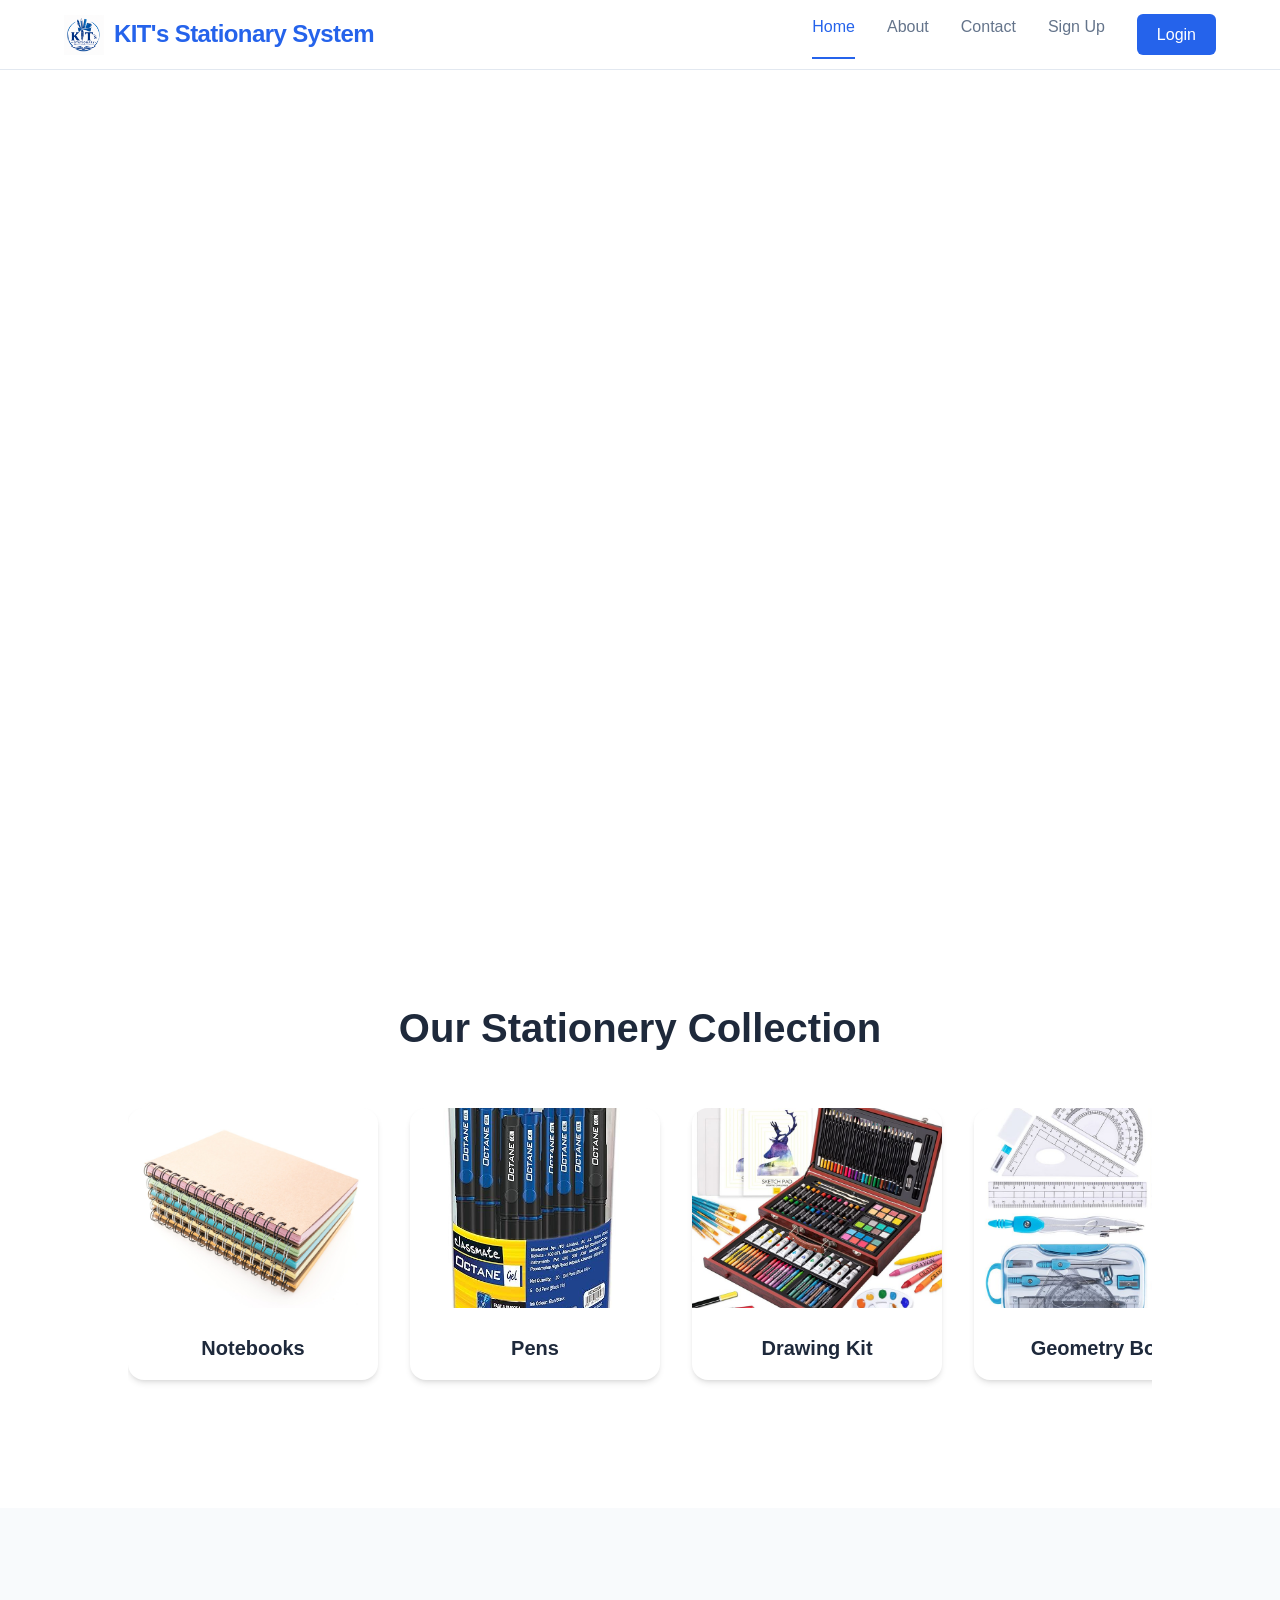
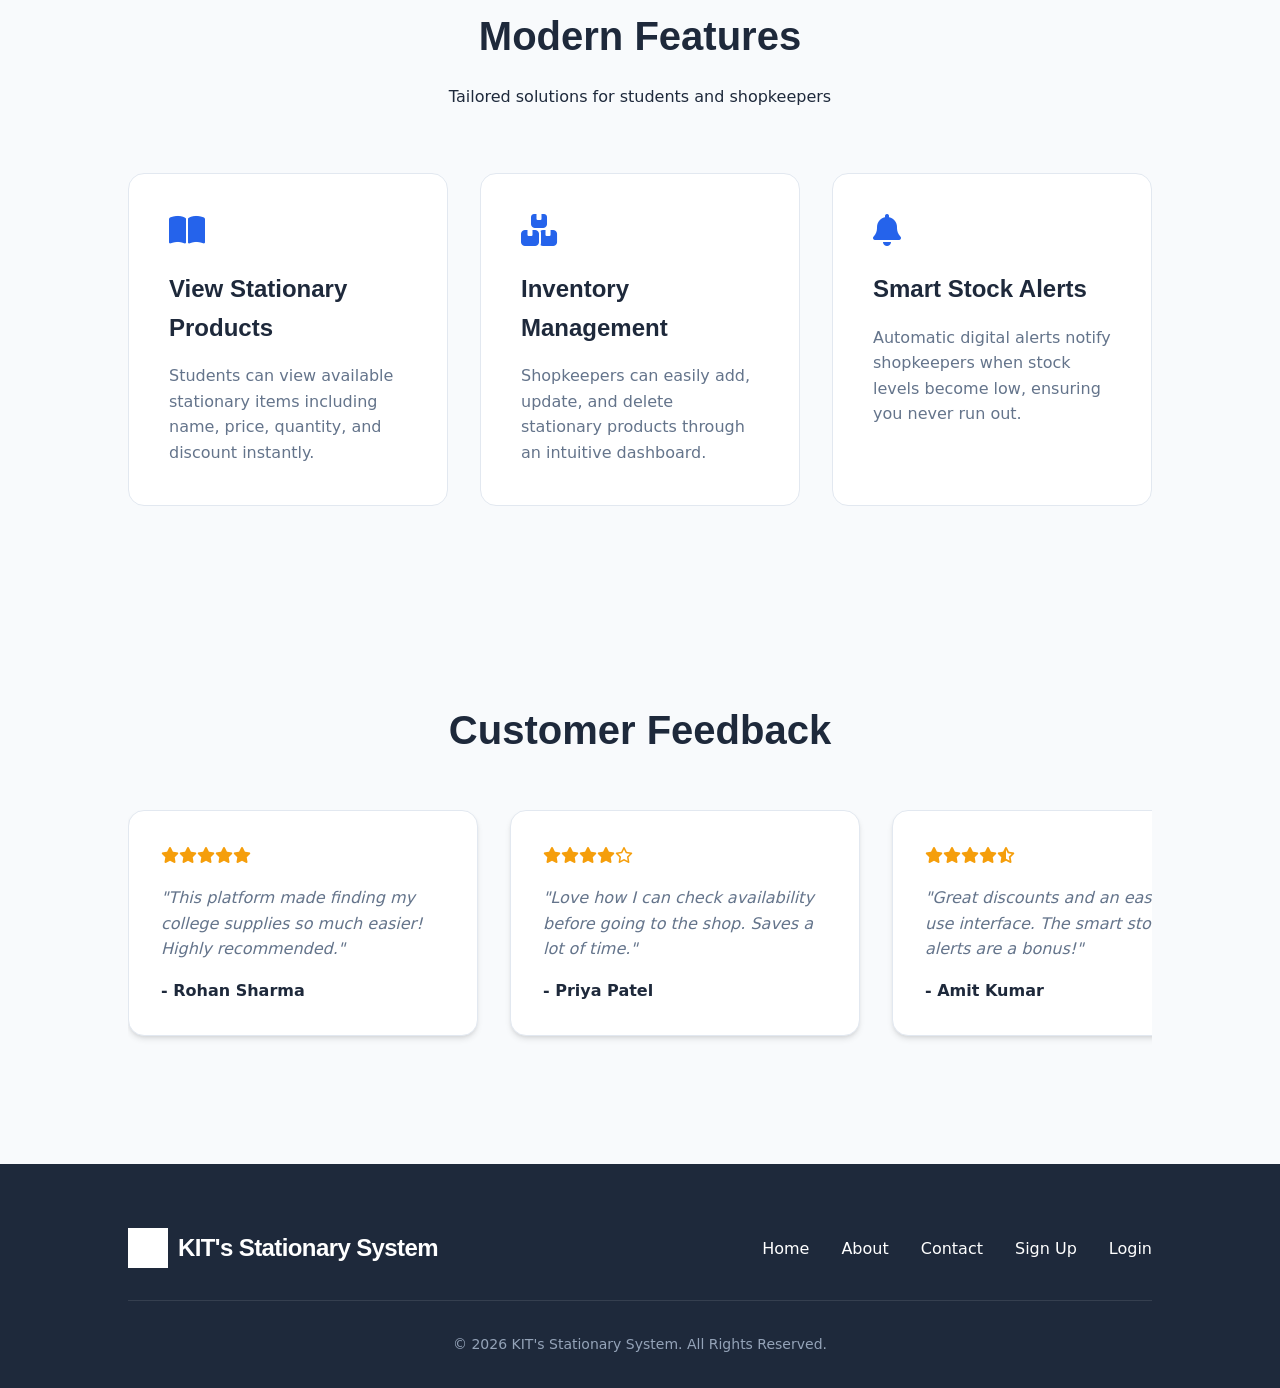
==== commit a8163695: "resolved conflict" ====
--- a/Frontend/index.html
+++ b/Frontend/index.html
@@ -8,12 +8,15 @@
     <link rel="stylesheet" href="style.css">
     <link rel="preconnect" href="https://fonts.googleapis.com">
     <link rel="preconnect" href="https://fonts.gstatic.com" crossorigin>
-    <link href="https://fonts.googleapis.com/css2?family=Inter:wght@300;400;500;600;700;800&display=swap" rel="stylesheet">
+    <link href="https://fonts.googleapis.com/css2?family=Inter:wght@300;400;500;600;700;800&family=Outfit:wght@400;500;600;700;800;900&display=swap" rel="stylesheet">
     <link rel="stylesheet" href="https://cdnjs.cloudflare.com/ajax/libs/font-awesome/6.4.0/css/all.min.css">
 </head>
 <body>
     <nav class="navbar">
-        <a href="index.html" class="logo">KIT's Stationary System</a>
+        <a href="index.html" class="logo">
+            <img src="logo.png" alt="KIT Logo" class="nav-logo-img">
+            KIT's Stationary System
+        </a>
         <div class="nav-links">
             <a href="index.html" class="active">Home</a>
             <a href="about.html">About</a>
@@ -24,15 +27,95 @@
     </nav>
 
     <header class="hero">
-        <div class="hero-content">
-            <h1>KIT's Stationary System</h1>
-            <p>A smart digital platform that helps students check stationary products, prices, discounts, and availability in real time while allowing shopkeepers to manage inventory efficiently.</p>
-            <div class="hero-btns">
-                <a href="signup.html" class="btn btn-primary">Get Started</a>
-                <a href="login.html" class="btn btn-secondary">Login Now</a>
+        <div class="slide slide-1">
+            <div class="hero-content">
+                <h1>Premium College Stationery</h1>
+                <p>Everything you need, from high-quality notebooks to the finest pens, perfectly organized for your success.</p>
+                <div class="hero-btns">
+                    <a href="signup.html" class="btn btn-primary">Get Started</a>
+                </div>
+            </div>
+        </div>
+        <div class="slide slide-2">
+            <div class="hero-content">
+                <h1>Sleek Desk Accessories</h1>
+                <p>Upgrade your workspace with our curated selection of aesthetic and functional desk tools.</p>
+                <div class="hero-btns">
+                    <a href="signup.html" class="btn btn-primary">Get Started</a>
+                </div>
+            </div>
+        </div>
+        <div class="slide slide-3">
+            <div class="hero-content">
+                <h1>Vibrant Art Supplies</h1>
+                <p>Unleash your creativity with our extensive collection of professional markers, paints, and sketchbooks.</p>
+                <div class="hero-btns">
+                    <a href="signup.html" class="btn btn-primary">Get Started</a>
+                </div>
+            </div>
+        </div>
+        <div class="slide slide-4">
+            <div class="hero-content">
+                <h1>The Perfect Study Environment</h1>
+                <p>Discover products designed to help you focus, stay organized, and excel in your academic journey.</p>
+                <div class="hero-btns">
+                    <a href="signup.html" class="btn btn-primary">Get Started</a>
+                </div>
+            </div>
+        </div>
+        <div class="slide slide-5">
+            <div class="hero-content">
+                <h1>Exclusive College Merchandise</h1>
+                <p>Show your college pride with our custom-branded notebooks, pens, and high-quality accessories.</p>
+                <div class="hero-btns">
+                    <a href="signup.html" class="btn btn-primary">Get Started</a>
+                </div>
+            </div>
+        </div>
+        <div class="slide slide-6">
+            <div class="hero-content">
+                <h1>Easy Online Ordering</h1>
+                <p>Skip the lines. Reserve your stationery online and pick it up when it's ready at the counter.</p>
+                <div class="hero-btns">
+                    <a href="signup.html" class="btn btn-primary">Get Started</a>
+                </div>
             </div>
         </div>
     </header>
+
+    <section class="scroll-section">
+        <h2 class="scroll-title">Our Stationery Collection</h2>
+        <div class="horizontal-scroll">
+            <div class="stationery-card">
+                <img src="notebook.jpeg" alt="Notebook">
+                <h4>Notebooks</h4>
+            </div>
+            <div class="stationery-card">
+                <img src="pens.jpeg" alt="Pens">
+                <h4>Pens</h4>
+            </div>
+            <div class="stationery-card">
+                <img src="drwaing kit.jpg" alt="Drawing Kit">
+                <h4>Drawing Kit</h4>
+            </div>
+            <div class="stationery-card">
+                <img src="geometrybox.jpeg" alt="Geometry Box">
+                <h4>Geometry Box</h4>
+            </div>
+            <div class="stationery-card">
+                <img src="calculator.jpg" alt="Calculator">
+                <h4>Calculators</h4>
+            </div>
+            <div class="stationery-card">
+                <img src="scale.jpg" alt="Scales">
+                <h4>Scales</h4>
+            </div>
+            <div class="stationery-card">
+                <img src="stickynotes.jpeg" alt="Sticky Notes">
+                <h4>Sticky Notes</h4>
+            </div>
+        </div>
+    </section>
 
     <section id="features" class="features">
         <div class="section-title">
@@ -58,9 +141,43 @@
         </div>
     </section>
 
+    <section class="scroll-section bg-accent">
+        <h2 class="scroll-title">Customer Feedback</h2>
+        <div class="horizontal-scroll">
+            <div class="feedback-card">
+                <div class="stars"><i class="fas fa-star"></i><i class="fas fa-star"></i><i class="fas fa-star"></i><i class="fas fa-star"></i><i class="fas fa-star"></i></div>
+                <p>"This platform made finding my college supplies so much easier! Highly recommended."</p>
+                <div class="customer">- Rohan Sharma</div>
+            </div>
+            <div class="feedback-card">
+                <div class="stars"><i class="fas fa-star"></i><i class="fas fa-star"></i><i class="fas fa-star"></i><i class="fas fa-star"></i><i class="far fa-star"></i></div>
+                <p>"Love how I can check availability before going to the shop. Saves a lot of time."</p>
+                <div class="customer">- Priya Patel</div>
+            </div>
+            <div class="feedback-card">
+                <div class="stars"><i class="fas fa-star"></i><i class="fas fa-star"></i><i class="fas fa-star"></i><i class="fas fa-star"></i><i class="fas fa-star-half-alt"></i></div>
+                <p>"Great discounts and an easy-to-use interface. The smart stock alerts are a bonus!"</p>
+                <div class="customer">- Amit Kumar</div>
+            </div>
+            <div class="feedback-card">
+                <div class="stars"><i class="fas fa-star"></i><i class="fas fa-star"></i><i class="fas fa-star"></i><i class="fas fa-star"></i><i class="fas fa-star"></i></div>
+                <p>"Best stationery system we've had on campus. Real-time updates are amazing."</p>
+                <div class="customer">- Sneha Gupta</div>
+            </div>
+            <div class="feedback-card">
+                <div class="stars"><i class="fas fa-star"></i><i class="fas fa-star"></i><i class="fas fa-star"></i><i class="fas fa-star"></i><i class="fas fa-star"></i></div>
+                <p>"Very quick to find exactly what I needed for my project. The shop inventory is always up to date."</p>
+                <div class="customer">- Kartik Iyer</div>
+            </div>
+        </div>
+    </section>
+
     <footer>
         <div class="footer-content">
-            <div class="logo" style="color: white;">KIT's Stationary System</div>
+            <div class="logo" style="color: white;">
+                <img src="logo.png" alt="KIT Logo" class="nav-logo-img" style="filter: brightness(0) invert(1);">
+                KIT's Stationary System
+            </div>
             <div class="footer-links">
                 <a href="index.html">Home</a>
                 <a href="about.html">About</a>
@@ -77,3 +194,5 @@
     <script src="script.js"></script>
 </body>
 </html>
+
+
